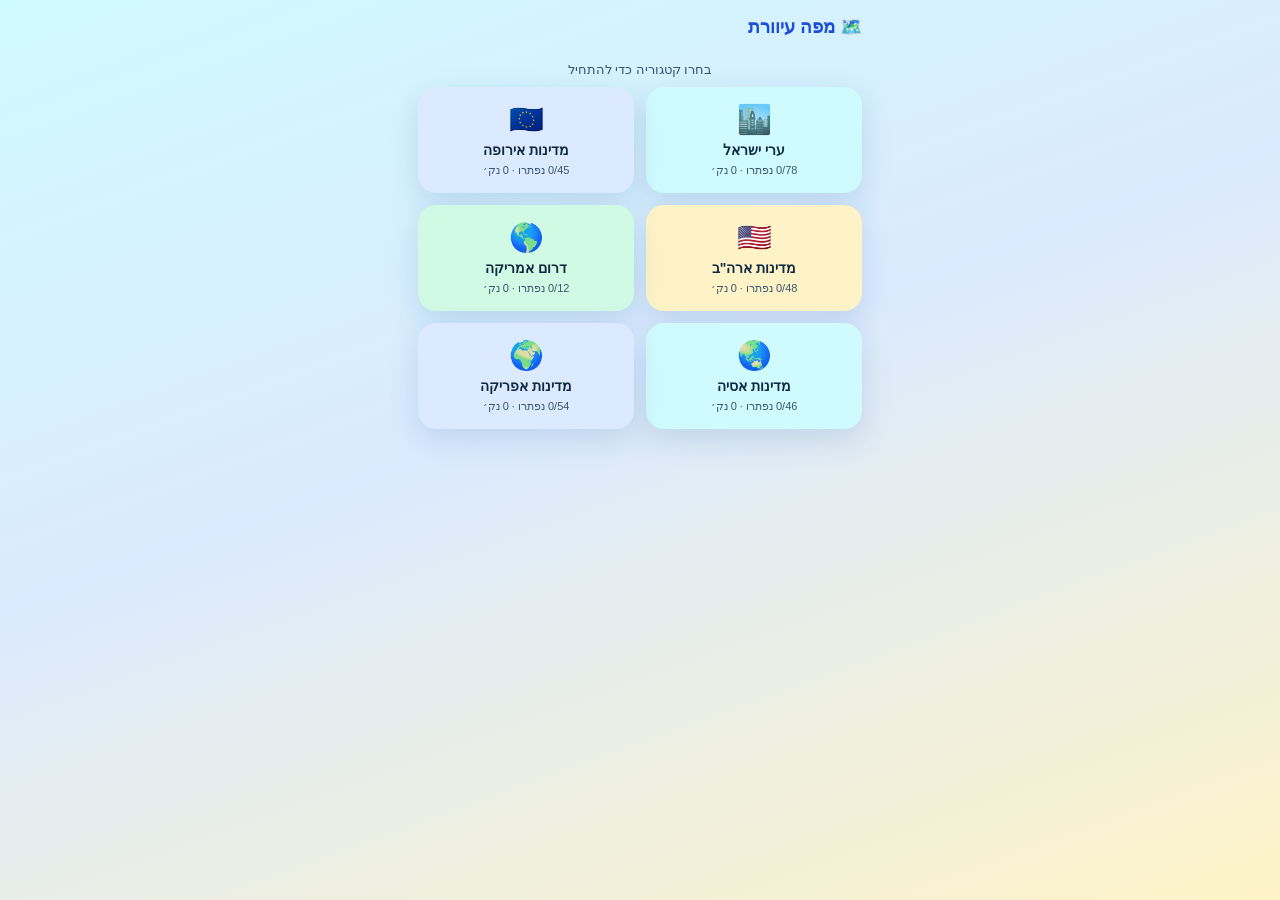
==== map-game/index.html @ 4cc1e61b "Split the map game into its own standalone app at /map-game/ The blind-map game is now fully indepen" ====
<!DOCTYPE html>
<html lang="he" dir="rtl">
<head>
<meta charset="UTF-8">
<meta name="viewport" content="width=device-width, initial-scale=1.0, maximum-scale=1.0, user-scalable=no, viewport-fit=cover">
<meta name="theme-color" content="#22d3ee">
<meta name="mobile-web-app-capable" content="yes">
<meta name="apple-mobile-web-app-capable" content="yes">
<meta name="apple-mobile-web-app-status-bar-style" content="black-translucent">
<meta name="apple-mobile-web-app-title" content="מפה עיוורת">
<title>מפה עיוורת - משחק גיאוגרפיה</title>
<link rel="manifest" href="manifest.json">
<link rel="icon" href="icons/icon-192.png" type="image/png">
<link rel="apple-touch-icon" href="icons/icon-192.png">
<link rel="stylesheet" href="css/style.css">
</head>
<body>

<div id="app">

  <header class="topbar">
    <div class="brand">🗺️ מפה עיוורת</div>
  </header>

  <!-- Category picker (home screen of this app) -->
  <section id="screen-map-categories" class="screen active">
    <p class="mapgame-sub">בחרו קטגוריה כדי להתחיל</p>
    <div class="map-category-grid" id="mapCategoryGrid"></div>
  </section>

  <!-- Question screen -->
  <section id="screen-map-game" class="screen">
    <div class="mapgame-topline">
      <button id="mapGameExitBtn" class="icon-btn" aria-label="יציאה">✕</button>
      <div class="mapgame-headinfo">
        <div class="mapgame-cat-name" id="mapGameCatName"></div>
        <div class="mapgame-progress-text"><span id="mapGameSolved">0</span>/<span id="mapGameTotal">0</span> נפתרו</div>
      </div>
      <div class="mapgame-score-badge" id="mapGameScore">0 נק׳</div>
    </div>
    <div class="map-stage">
      <svg id="mapSvg" class="map-svg" viewBox="0 0 1000 1000" preserveAspectRatio="xMidYMid meet">
        <g id="mapZoomG"></g>
      </svg>
      <button id="mapResetViewBtn" class="map-reset-btn" aria-label="איפוס תצוגה">⤢</button>
    </div>
    <div class="map-question-area">
      <div class="map-question-row">
        <div class="map-question-text">מהו האזור המודגש במפה?</div>
        <div class="map-feedback" id="mapFeedback"></div>
      </div>
      <div class="map-options-grid" id="mapOptionsGrid"></div>
    </div>
  </section>

  <!-- Category complete -->
  <section id="screen-map-complete" class="screen">
    <div class="hero-card complete-card">
      <div class="complete-emoji">🏆</div>
      <h1>כל הכבוד!</h1>
      <p id="mapCompleteCatName"></p>
      <div class="home-stats">
        <div class="stat-pill pill-cyan">
          <span class="stat-num" id="mapCompleteScore">0</span>
          <span class="stat-label">נקודות בקטגוריה</span>
        </div>
      </div>
      <button id="mapPlayAgainBtn" class="btn btn-primary btn-big">שחקו שוב</button>
      <button id="mapBackToCategoriesBtn" class="btn btn-ghost">לקטגוריות המשחק</button>
    </div>
  </section>

</div>

<script src="js/mapgame-data.js"></script>
<script src="js/mapgame.js"></script>
</body>
</html>
---- map-game/css/style.css ----
:root {
  --cyan: #22d3ee;
  --cyan-light: #cffafe;
  --blue: #3b82f6;
  --blue-light: #dbeafe;
  --blue-dark: #1d4ed8;
  --yellow: #fbbf24;
  --yellow-light: #fef3c7;
  --amber: #f59e0b;
  --green: #34d399;
  --green-light: #d1fae5;
  --green-dark: #059669;
  --ink: #0f2942;
  --ink-soft: #3a5570;
  --white: #ffffff;
  --radius: 22px;
  --shadow: 0 10px 30px rgba(30, 90, 150, 0.15);
}

* { box-sizing: border-box; }

html, body {
  margin: 0;
  padding: 0;
  height: 100%;
  overscroll-behavior: none;
  -webkit-tap-highlight-color: transparent;
}

body {
  font-family: "Segoe UI", "Assistant", "Heebo", Arial, sans-serif;
  background: linear-gradient(160deg, var(--cyan-light) 0%, var(--blue-light) 45%, var(--yellow-light) 100%);
  color: var(--ink);
  min-height: 100vh;
  min-height: 100dvh;
  direction: rtl;
}

#app {
  max-width: 480px;
  margin: 0 auto;
  min-height: 100vh;
  min-height: 100dvh;
  display: flex;
  flex-direction: column;
  padding: env(safe-area-inset-top) env(safe-area-inset-right) env(safe-area-inset-bottom) env(safe-area-inset-left);
}

.topbar {
  display: flex;
  align-items: center;
  justify-content: space-between;
  padding: 16px 18px 6px;
}

.brand {
  font-weight: 800;
  font-size: 18px;
  color: var(--blue-dark);
}

.icon-btn {
  background: var(--white);
  border: none;
  border-radius: 50%;
  width: 42px;
  height: 42px;
  font-size: 18px;
  box-shadow: var(--shadow);
  cursor: pointer;
  display: flex;
  align-items: center;
  justify-content: center;
}

.screen {
  display: none;
  flex: 1;
  flex-direction: column;
  padding: 10px 18px 24px;
}
.screen.active { display: flex; }

.hero-card {
  background: var(--white);
  border-radius: var(--radius);
  box-shadow: var(--shadow);
  padding: 28px 22px;
  margin-top: 12px;
  text-align: center;
  flex: 1;
  display: flex;
  flex-direction: column;
  justify-content: center;
  gap: 14px;
}
.hero-card h1 { margin: 0; font-size: 26px; color: var(--blue-dark); }
.hero-card p { margin: 0 0 6px; color: var(--ink-soft); font-size: 15px; }
.complete-card { justify-content: center; }
.complete-emoji { font-size: 56px; }

.home-stats {
  display: flex;
  gap: 10px;
  justify-content: center;
  flex-wrap: wrap;
  margin: 8px 0;
}
.stat-pill {
  flex: 1;
  min-width: 96px;
  border-radius: 16px;
  padding: 12px 8px;
  display: flex;
  flex-direction: column;
  align-items: center;
  gap: 2px;
}
.pill-cyan { background: var(--cyan-light); }
.pill-yellow { background: var(--yellow-light); }
.pill-green { background: var(--green-light); }
.stat-num { font-size: 22px; font-weight: 800; color: var(--ink); }
.stat-label { font-size: 12px; color: var(--ink-soft); }

.btn {
  border: none;
  border-radius: 16px;
  padding: 16px 20px;
  font-size: 16px;
  font-weight: 700;
  cursor: pointer;
  transition: transform .12s ease, filter .12s ease;
}
.btn:active { transform: scale(0.97); }
.btn-primary {
  background: linear-gradient(135deg, var(--blue), var(--cyan));
  color: var(--white);
  box-shadow: 0 8px 20px rgba(59,130,246,0.35);
}
.btn-big { width: 100%; }
.btn-ghost {
  background: transparent;
  color: var(--ink-soft);
  font-weight: 600;
  padding: 10px;
}

/* Map games */
.mapgame-topline {
  display: flex;
  align-items: center;
  gap: 10px;
  margin: 6px 0 6px;
}
.mapgame-sub { margin: 8px 0 10px; color: var(--ink-soft); font-size: 13px; text-align: center; }

.map-category-grid {
  display: grid;
  grid-template-columns: 1fr 1fr;
  gap: 12px;
}
.map-cat-card {
  border: none;
  border-radius: 18px;
  padding: 16px 10px;
  text-align: center;
  cursor: pointer;
  box-shadow: var(--shadow);
  display: flex;
  flex-direction: column;
  align-items: center;
  gap: 6px;
  color: var(--ink);
}
.map-cat-card:active { transform: scale(0.97); }
.map-cat-emoji { font-size: 28px; }
.map-cat-name { font-weight: 800; font-size: 14px; }
.map-cat-progress { font-size: 11px; color: var(--ink-soft); }
.cat-cyan { background: var(--cyan-light); }
.cat-blue { background: var(--blue-light); }
.cat-yellow { background: var(--yellow-light); }
.cat-green { background: var(--green-light); }

.mapgame-headinfo { flex: 1; text-align: center; }
.mapgame-cat-name { font-weight: 800; font-size: 15px; color: var(--blue-dark); }
.mapgame-progress-text { font-size: 11px; color: var(--ink-soft); }
.mapgame-score-badge {
  background: var(--yellow-light);
  color: #92400e;
  font-weight: 800;
  border-radius: 14px;
  padding: 8px 12px;
  font-size: 13px;
  white-space: nowrap;
}

.map-stage {
  background: var(--white);
  border-radius: var(--radius);
  box-shadow: var(--shadow);
  padding: 10px;
  margin: 8px 0;
  height: 48vh;
  min-height: 260px;
  max-height: 480px;
  display: flex;
  flex: 0 0 auto;
  position: relative;
  overflow: hidden;
}
.map-svg {
  width: 100%;
  height: 100%;
  display: block;
  touch-action: none;
  cursor: grab;
  user-select: none;
}
.map-svg:active { cursor: grabbing; }
.map-reset-btn {
  position: absolute;
  left: 18px;
  bottom: 18px;
  width: 38px;
  height: 38px;
  border-radius: 50%;
  border: none;
  background: var(--white);
  box-shadow: var(--shadow);
  font-size: 16px;
  cursor: pointer;
  display: flex;
  align-items: center;
  justify-content: center;
  color: var(--blue-dark);
}
.map-reset-btn:active { transform: scale(0.92); }

.map-region { fill: #dbeafe; stroke: #ffffff; stroke-width: 1.2; transition: fill .2s ease; }
.map-region.is-solved { fill: var(--green-light); }
.map-region.is-target {
  fill: var(--cyan);
  stroke: var(--blue-dark);
  stroke-width: 3;
  animation: mapPulse 1.1s ease-in-out infinite;
}
@keyframes mapPulse {
  0%, 100% { fill-opacity: 1; }
  50% { fill-opacity: 0.65; }
}
.map-outline { fill: none; stroke: var(--blue-dark); stroke-width: 2; pointer-events: none; }
.map-label {
  font-size: 22px;
  font-weight: 800;
  fill: var(--green-dark);
  text-anchor: middle;
  paint-order: stroke;
  stroke: #ffffff;
  stroke-width: 5px;
  pointer-events: none;
}

.map-question-area { padding-top: 4px; }
.map-question-row {
  display: flex;
  align-items: center;
  justify-content: space-between;
  gap: 8px;
  min-height: 26px;
}
.map-question-text { font-weight: 700; color: var(--ink); font-size: 14px; }
.map-feedback { font-weight: 800; font-size: 14px; }
.map-feedback.ok { color: var(--green-dark); }
.map-feedback.bad { color: #b45309; }

.map-options-grid {
  display: grid;
  grid-template-columns: 1fr 1fr;
  gap: 8px;
  margin-top: 10px;
}
.map-option-btn {
  border: 2px solid var(--blue-light);
  background: var(--white);
  border-radius: 14px;
  padding: 12px 8px;
  font-size: 14px;
  font-weight: 700;
  color: var(--ink);
  cursor: pointer;
}
.map-option-btn:active { transform: scale(0.96); }
.map-option-btn.correct { background: var(--green-light); border-color: var(--green); color: var(--green-dark); }
.map-option-btn.wrong { background: var(--yellow-light); border-color: var(--amber); color: #92400e; }
.map-option-btn.disabled { opacity: 0.5; pointer-events: none; }
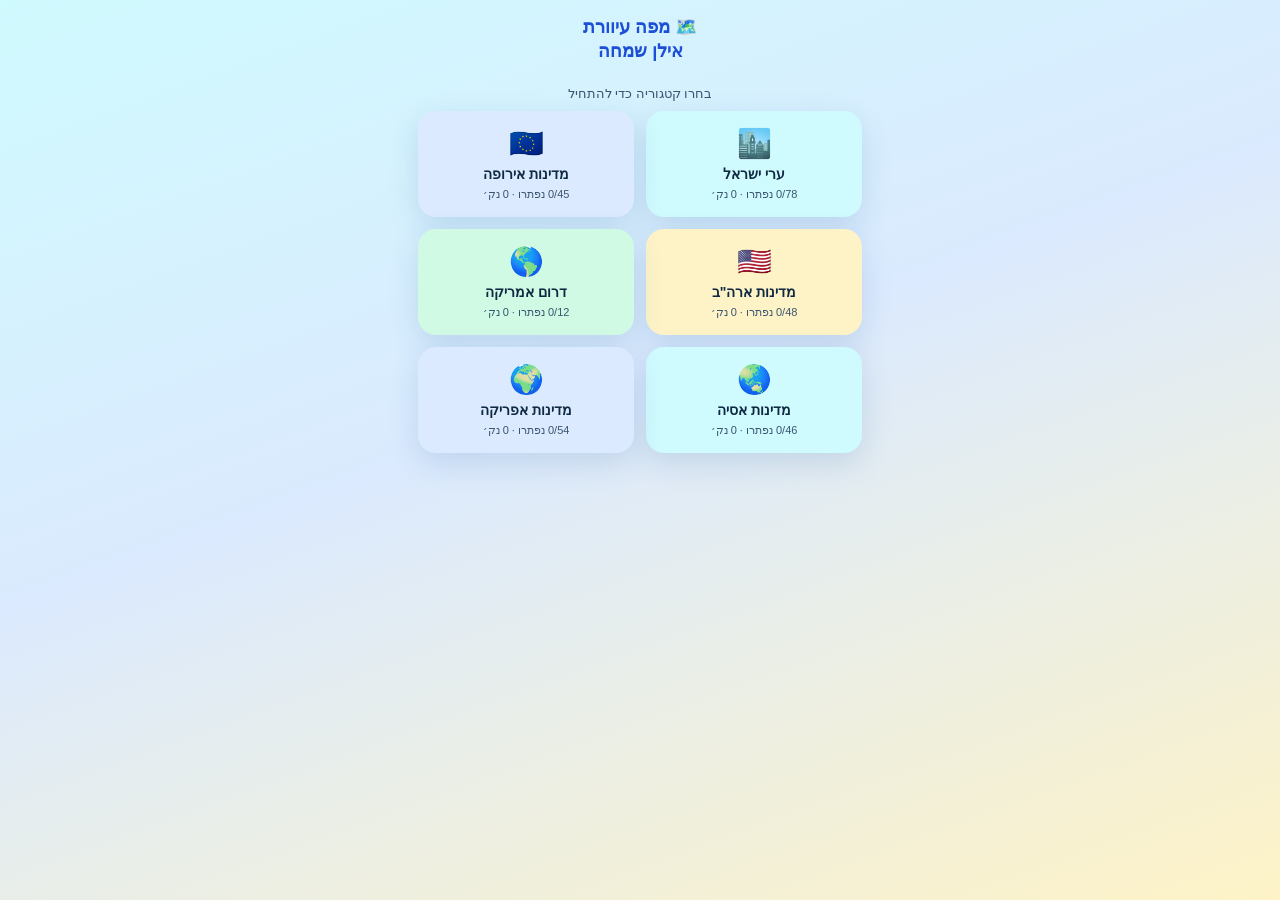
==== commit c1a416c9: "Add credit line under the map game title Co-Authored-By: Claude Sonnet 5 <noreply@anthropic.com> Cla" ====
--- a/map-game/index.html
+++ b/map-game/index.html
@@ -20,6 +20,7 @@
 
   <header class="topbar">
     <div class="brand">🗺️ מפה עיוורת</div>
+    <div class="brand">אילן שמחה</div>
   </header>
 
   <!-- Category picker (home screen of this app) -->
--- a/map-game/css/style.css
+++ b/map-game/css/style.css
@@ -48,8 +48,9 @@
 
 .topbar {
   display: flex;
-  align-items: center;
-  justify-content: space-between;
+  flex-direction: column;
+  align-items: center;
+  gap: 2px;
   padding: 16px 18px 6px;
 }
 
